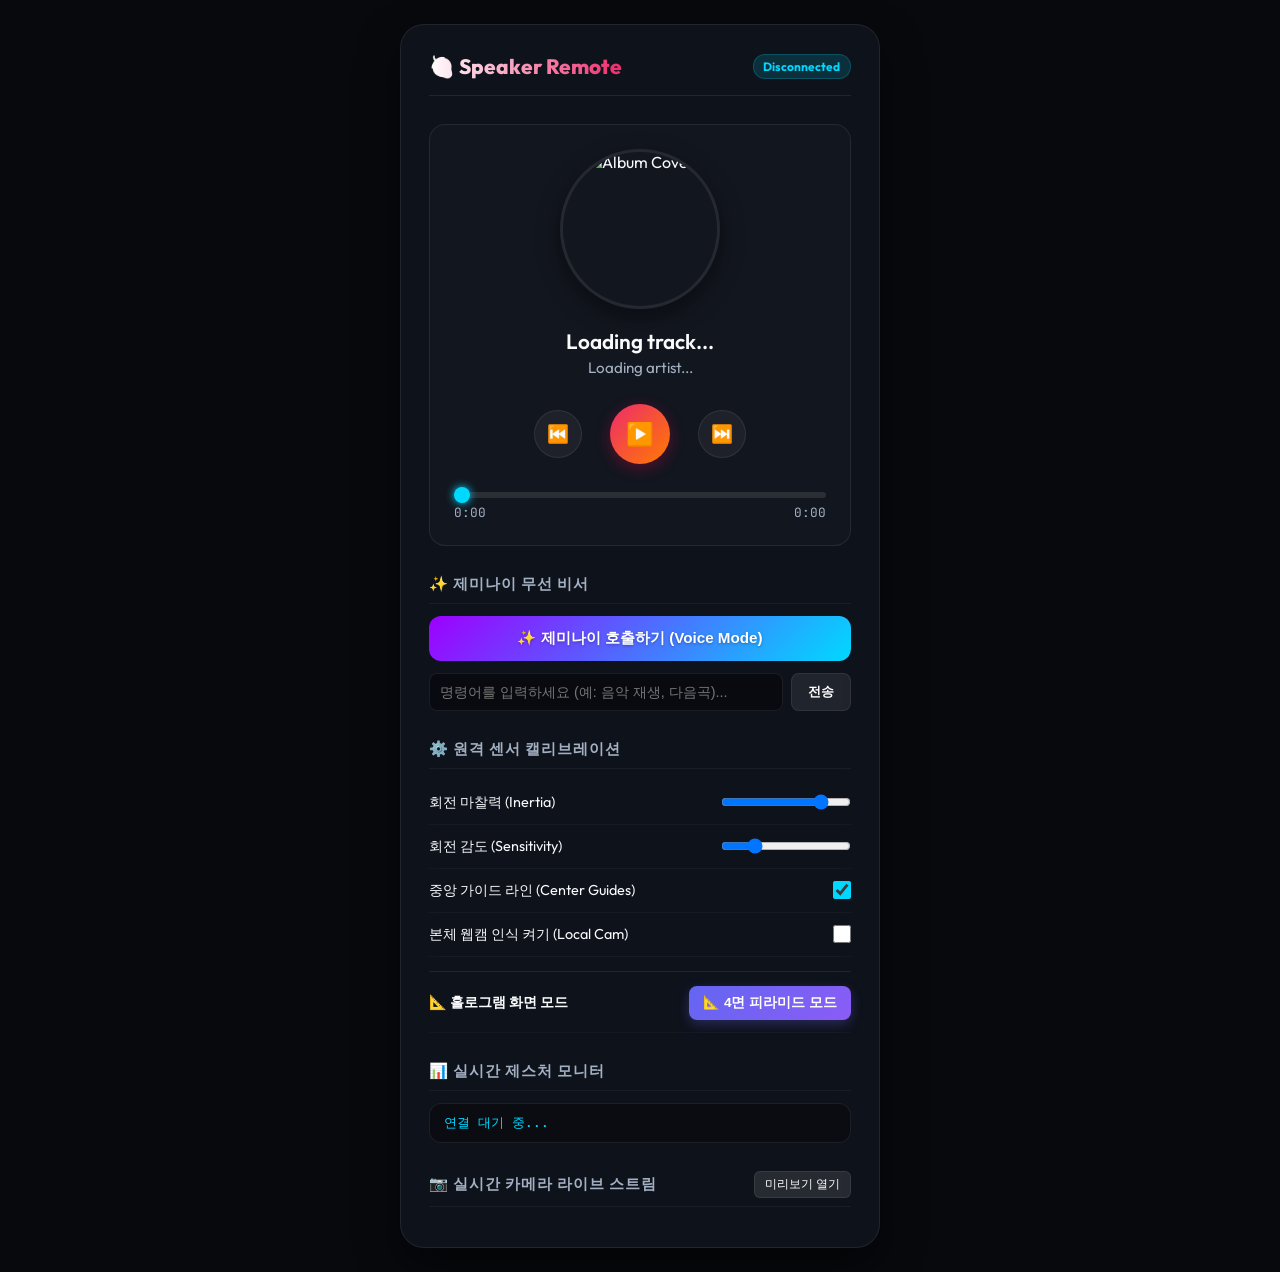
==== templates/control.html @ 8e8e21d1 "Implement East-shifted 1-Face mode with real-time size and position sliders" ====
<!DOCTYPE html>
<html lang="ko">

<head>
    <meta charset="UTF-8">
    <meta name="viewport" content="width=device-width, initial-scale=1.0">
    <title>Hologram Speaker Remote Controller</title>
    <link rel="preconnect" href="https://fonts.googleapis.com">
    <link rel="preconnect" href="https://fonts.gstatic.com" crossorigin>
    <link
        href="https://fonts.googleapis.com/css2?family=Outfit:wght@300;400;600;800&family=JetBrains+Mono:wght@400;600&display=swap"
        rel="stylesheet">
    <script src="https://cdn.socket.io/4.7.5/socket.io.min.js"></script>
    <style>
        :root {
            --bg-black: hsl(220, 30%, 4%);
            --bg-dark-gray: hsl(220, 20%, 9%);
            --bg-glass: rgba(18, 22, 33, 0.75);
            --border-glass: rgba(255, 255, 255, 0.08);
            --text-primary: hsl(210, 40%, 98%);
            --text-secondary: hsl(215, 20%, 70%);
            --accent-purple: #9d00ff;
            --accent-blue: #00d9ff;
            --accent-red: hsl(340, 85%, 55%);
        }

        * {
            box-sizing: border-box;
            margin: 0;
            padding: 0;
        }

        body {
            background-color: var(--bg-black);
            color: var(--text-primary);
            font-family: 'Outfit', sans-serif;
            min-height: 100vh;
            display: flex;
            justify-content: center;
            align-items: flex-start;
            padding: 1.5rem;
            overflow-y: auto;
        }

        .remote-container {
            width: 100%;
            max-width: 480px;
            background: var(--bg-glass);
            backdrop-filter: blur(25px);
            -webkit-backdrop-filter: blur(25px);
            border: 1px solid var(--border-glass);
            border-radius: 24px;
            padding: 1.75rem;
            display: flex;
            flex-direction: column;
            gap: 1.75rem;
            box-shadow: 0 20px 40px rgba(0, 0, 0, 0.5);
        }

        header {
            display: flex;
            justify-content: space-between;
            align-items: center;
            border-bottom: 1px solid var(--border-glass);
            padding-bottom: 1rem;
        }

        .logo {
            font-weight: 800;
            font-size: 1.3rem;
            background: linear-gradient(90deg, #fff, var(--accent-red));
            -webkit-background-clip: text;
            -webkit-text-fill-color: transparent;
        }

        .status-badge {
            font-size: 0.75rem;
            font-weight: bold;
            padding: 0.25rem 0.6rem;
            border-radius: 12px;
            background: rgba(0, 217, 255, 0.15);
            color: var(--accent-blue);
            border: 1px solid rgba(0, 217, 255, 0.2);
        }

        .track-card {
            display: flex;
            flex-direction: column;
            align-items: center;
            text-align: center;
            gap: 1.2rem;
            background: rgba(255, 255, 255, 0.02);
            border: 1px solid var(--border-glass);
            border-radius: 16px;
            padding: 1.5rem;
        }

        .album-cover-wrapper {
            width: 160px;
            height: 160px;
            border-radius: 50%;
            overflow: hidden;
            border: 3px solid var(--border-glass);
            box-shadow: 0 8px 24px rgba(0, 0, 0, 0.4);
            animation: spin 16s linear infinite;
            animation-play-state: paused;
            transition: transform 0.3s ease;
        }

        .album-cover-wrapper.playing {
            animation-play-state: running;
        }

        .album-cover-wrapper img {
            width: 100%;
            height: 100%;
            object-fit: cover;
        }

        @keyframes spin {
            from {
                transform: rotate(0deg);
            }

            to {
                transform: rotate(360deg);
            }
        }

        .track-info h2 {
            font-size: 1.3rem;
            font-weight: 600;
            margin-bottom: 0.25rem;
        }

        .track-info p {
            font-size: 0.95rem;
            color: var(--text-secondary);
        }

        .media-controls {
            display: flex;
            justify-content: center;
            align-items: center;
            gap: 1.75rem;
            margin-top: 0.5rem;
        }

        .btn {
            background: rgba(255, 255, 255, 0.05);
            border: 1px solid var(--border-glass);
            color: var(--text-primary);
            cursor: pointer;
            outline: none;
            transition: all 0.2s ease;
        }

        .btn-circle {
            width: 48px;
            height: 48px;
            border-radius: 50%;
            display: flex;
            justify-content: center;
            align-items: center;
            font-size: 1.1rem;
        }

        .btn-circle:active {
            transform: scale(0.92);
            background: rgba(255, 255, 255, 0.1);
        }

        .btn-play {
            width: 60px;
            height: 60px;
            font-size: 1.4rem;
            background: linear-gradient(135deg, var(--accent-red), #ff7b00);
            border: none;
            box-shadow: 0 4px 15px rgba(255, 0, 85, 0.3);
        }

        .btn-play:active {
            transform: scale(0.92);
            box-shadow: 0 2px 8px rgba(255, 0, 85, 0.2);
        }

        .seek-container {
            width: 100%;
            display: flex;
            flex-direction: column;
            gap: 0.4rem;
            margin-top: 0.5rem;
        }

        .seek-bar {
            width: 100%;
            -webkit-appearance: none;
            background: rgba(255, 255, 255, 0.1);
            height: 6px;
            border-radius: 3px;
            outline: none;
        }

        .seek-bar::-webkit-slider-thumb {
            -webkit-appearance: none;
            width: 16px;
            height: 16px;
            border-radius: 50%;
            background: var(--accent-blue);
            cursor: pointer;
            box-shadow: 0 0 8px var(--accent-blue);
        }

        .time-readout {
            display: flex;
            justify-content: space-between;
            font-size: 0.8rem;
            color: var(--text-secondary);
            font-family: 'JetBrains Mono', monospace;
        }

        .section-title {
            font-size: 0.95rem;
            font-weight: 600;
            color: var(--text-secondary);
            text-transform: uppercase;
            letter-spacing: 1px;
            border-bottom: 1px solid rgba(255, 255, 255, 0.05);
            padding-bottom: 0.5rem;
            margin-bottom: 0.75rem;
        }

        .panel-section {
            display: flex;
            flex-direction: column;
        }

        .setting-row {
            display: flex;
            justify-content: space-between;
            align-items: center;
            padding: 0.75rem 0;
            font-size: 0.9rem;
            border-bottom: 1px solid rgba(255, 255, 255, 0.03);
        }

        .setting-row:last-child {
            border-bottom: none;
        }

        .setting-row label {
            color: var(--text-primary);
        }

        .setting-row input[type="range"] {
            width: 130px;
            outline: none;
        }

        .setting-row input[type="checkbox"] {
            width: 18px;
            height: 18px;
            accent-color: var(--accent-blue);
            cursor: pointer;
        }

        .btn-gemini-call {
            width: 100%;
            padding: 12px;
            background: linear-gradient(135deg, var(--accent-purple), var(--accent-blue));
            border: none;
            border-radius: 12px;
            color: white;
            font-weight: bold;
            cursor: pointer;
            font-size: 0.95rem;
            transition: transform 0.15s ease, opacity 0.2s;
            text-shadow: 0 1px 3px rgba(0, 0, 0, 0.3);
            margin-bottom: 0.75rem;
        }

        .btn-gemini-call:active {
            transform: scale(0.97);
        }

        .chat-input-wrapper {
            display: flex;
            gap: 8px;
        }

        .chat-input {
            flex-grow: 1;
            padding: 10px;
            border-radius: 8px;
            border: 1px solid var(--border-glass);
            background: rgba(0, 0, 0, 0.4);
            color: white;
            outline: none;
            font-size: 0.9rem;
        }

        .btn-send {
            padding: 0 16px;
            background: rgba(255, 255, 255, 0.08);
            border: 1px solid var(--border-glass);
            border-radius: 8px;
            color: white;
            font-weight: 600;
            cursor: pointer;
            transition: background 0.2s;
        }

        .btn-send:active {
            background: rgba(255, 255, 255, 0.15);
        }

        .monitor-panel {
            background: rgba(0, 0, 0, 0.3);
            border: 1px solid var(--border-glass);
            border-radius: 12px;
            padding: 10px 14px;
            font-family: 'JetBrains Mono', monospace;
            font-size: 0.8rem;
            color: var(--accent-blue);
            min-height: 40px;
            display: flex;
            align-items: center;
        }
    </style>
</head>

<body>
    <div class="remote-container">
        <header>
            <span class="logo">🍓 Speaker Remote</span>
            <div class="status-badge" id="conn-status">Disconnected</div>
        </header>

        <!-- Current Playing Track Info Card -->
        <main class="track-card">
            <div class="album-cover-wrapper" id="album-cover-wrap">
                <img id="track-cover" src="/static/assets/album_art.jpg" alt="Album Cover">
            </div>

            <div class="track-info">
                <h2 id="track-title">Loading track...</h2>
                <p id="track-artist">Loading artist...</p>
            </div>

            <!-- Media player controls -->
            <section class="media-controls">
                <button class="btn btn-circle" id="btn-prev">⏮️</button>
                <button class="btn btn-circle btn-play" id="btn-play">▶️</button>
                <button class="btn btn-circle" id="btn-next">⏭️</button>
            </section>

            <!-- Custom Progress Bar / Seek slider -->
            <div class="seek-container">
                <input type="range" class="seek-bar" id="seek-bar" min="0" max="100" value="0">
                <div class="time-readout">
                    <span id="current-time">0:00</span>
                    <span id="duration">0:00</span>
                </div>
            </div>
        </main>

        <!-- Gemini voice/text assistant controls -->
        <section class="panel-section">
            <h3 class="section-title">✨ 제미나이 무선 비서</h3>
            <button class="btn-gemini-call" id="btn-gemini-call">✨ 제미나이 호출하기 (Voice Mode)</button>
            <div class="chat-input-wrapper">
                <input type="text" class="chat-input" id="chat-input" placeholder="명령어를 입력하세요 (예: 음악 재생, 다음곡)...">
                <button class="btn-send" id="btn-send">전송</button>
            </div>
        </section>

        <!-- Settings Calibration Sliders -->
        <section class="panel-section">
            <h3 class="section-title">⚙️ 원격 센서 캘리브레이션</h3>

            <div class="setting-row">
                <label for="slider-friction">회전 마찰력 (Inertia)</label>
                <input type="range" id="slider-friction" min="0.9" max="0.999" step="0.001" value="0.98">
            </div>

            <div class="setting-row">
                <label for="slider-sensitivity">회전 감도 (Sensitivity)</label>
                <input type="range" id="slider-sensitivity" min="10" max="150" step="1" value="42">
            </div>

            <div class="setting-row">
                <label for="toggle-guides">중앙 가이드 라인 (Center Guides)</label>
                <input type="checkbox" id="toggle-guides" checked>
            </div>

            <div class="setting-row">
                <label for="toggle-webcam">본체 웹캠 인식 켜기 (Local Cam)</label>
                <input type="checkbox" id="toggle-webcam">
            </div>

            <div class="setting-row" style="margin-top: 14px; padding-top: 14px; border-top: 1px solid rgba(255,255,255,0.08); display: flex; justify-content: space-between; align-items: center;">
                <label style="font-weight: 600;">📐 홀로그램 화면 모드</label>
                <button type="button" id="btn-toggle-view-mode" style="background: linear-gradient(135deg, #6366f1, #8b5cf6); color: white; border: none; padding: 8px 14px; border-radius: 8px; font-weight: 600; font-size: 0.85rem; cursor: pointer; transition: all 0.2s; box-shadow: 0 4px 12px rgba(99,102,241,0.3);">
                    📐 4면 피라미드 모드
                </button>
            </div>

            <!-- Single View Mode Fine-tuning Sliders -->
            <div id="single-mode-controls" style="display: none; margin-top: 10px; padding: 12px; background: rgba(255,255,255,0.03); border-radius: 8px; border: 1px solid rgba(255,255,255,0.08);">
                <div class="setting-row">
                    <label for="slider-single-scale">🔍 1면 홀로그램 크기</label>
                    <input type="range" id="slider-single-scale" min="0.25" max="0.75" step="0.01" value="0.48">
                </div>
                <div class="setting-row" style="margin-top: 8px;">
                    <label for="slider-single-offset-x">↔️ 1면 좌우 위치 (East Side)</label>
                    <input type="range" id="slider-single-offset-x" min="-0.30" max="0.45" step="0.01" value="0.30">
                </div>
            </div>
        </section>

        <!-- Dynamic Monitor Console -->
        <section class="panel-section">
            <h3 class="section-title">📊 실시간 제스처 모니터</h3>
            <div class="monitor-panel" id="monitor-console">
                연결 대기 중...
            </div>
        </section>

        <!-- Live Camera Monitor Section -->
        <section class="panel-section">
            <h3 class="section-title" style="display: flex; justify-content: space-between; align-items: center;">
                <span>📷 실시간 카메라 라이브 스트림</span>
                <button type="button" id="btn-toggle-camera-stream"
                    style="background: rgba(255,255,255,0.1); border: 1px solid var(--border-glass); color: white; padding: 4px 10px; border-radius: 6px; font-size: 0.75rem; cursor: pointer;">미리보기
                    열기</button>
            </h3>
            <div id="camera-stream-container"
                style="display: none; margin-top: 10px; text-align: center; background: #000; border-radius: 12px; overflow: hidden; border: 1px solid var(--border-glass);">
                <img id="camera-stream-img" src="" alt="카메라 스트림 중단됨"
                    style="width: 100%; height: auto; display: block; min-height: 180px; background: #111; color: #888; object-fit: contain;">
                <p style="padding: 6px; font-size: 0.75rem; color: var(--text-secondary);">전체화면 URL: <a
                        href="/video_feed" target="_blank" style="color: var(--accent-blue);">/video_feed</a></p>
            </div>
        </section>
    </div>

    <script>
        const socket = io();

        // Element caching
        const connStatus = document.getElementById('conn-status');
        const trackCover = document.getElementById('track-cover');
        const trackTitle = document.getElementById('track-title');
        const trackArtist = document.getElementById('track-artist');
        const albumCoverWrap = document.getElementById('album-cover-wrap');
        const btnPlay = document.getElementById('btn-play');
        const btnPrev = document.getElementById('btn-prev');
        const btnNext = document.getElementById('btn-next');
        const seekBar = document.getElementById('seek-bar');
        const currentTimeEl = document.getElementById('current-time');
        const durationEl = document.getElementById('duration');
        const btnGeminiCall = document.getElementById('btn-gemini-call');
        const chatInput = document.getElementById('chat-input');
        const btnSend = document.getElementById('btn-send');
        const sliderFriction = document.getElementById('slider-friction');
        const sliderSensitivity = document.getElementById('slider-sensitivity');
        const toggleGuides = document.getElementById('toggle-guides');
        const toggleWebcam = document.getElementById('toggle-webcam');
        const monitorConsole = document.getElementById('monitor-console');

        let isUserSeeking = false;
        let songDuration = 0;

        // Socket connection handlers
        socket.on('connect', () => {
            connStatus.textContent = 'Connected';
            connStatus.style.background = 'rgba(0, 217, 255, 0.15)';
            connStatus.style.color = 'var(--accent-blue)';
            connStatus.style.borderColor = 'rgba(0, 217, 255, 0.2)';
            monitorConsole.textContent = '스피커 서버 연결 성공. 동기화 대기 중...';
        });

        socket.on('disconnect', () => {
            connStatus.textContent = 'Disconnected';
            connStatus.style.background = 'rgba(255, 0, 85, 0.15)';
            connStatus.style.color = 'var(--accent-red)';
            connStatus.style.borderColor = 'rgba(255, 0, 85, 0.2)';
            monitorConsole.textContent = '서버와의 연결이 끊어졌습니다.';
        });

        let remoteCurrentTime = 0;
        let isRemotePlaying = false;

        // Smooth local playback progression timer for remote control UI
        setInterval(() => {
            if (isRemotePlaying && !isUserSeeking && songDuration > 0) {
                remoteCurrentTime = Math.min(songDuration, remoteCurrentTime + 1);
                const percentage = (remoteCurrentTime / songDuration) * 100;
                seekBar.value = percentage;
                currentTimeEl.textContent = formatTime(remoteCurrentTime);
            }
        }, 1000);

        // 1. Listen for player state sync from the main hologram speaker screen
        socket.on('player_state_update', (state) => {
            console.log("Player state sync received:", state);

            // Helper to get URL pathname for strict image comparison
            function getCleanPath(urlStr) {
                if (!urlStr) return '';
                try {
                    return new URL(urlStr, window.location.href).pathname;
                } catch(e) {
                    return urlStr;
                }
            }

            // Sync track info
            if (state.trackTitle && trackTitle.textContent !== state.trackTitle) {
                trackTitle.textContent = state.trackTitle;
                remoteCurrentTime = state.currentTime || 0;
            }
            if (state.trackArtist) trackArtist.textContent = state.trackArtist;
            if (state.trackCover && getCleanPath(trackCover.src) !== getCleanPath(state.trackCover)) {
                trackCover.src = state.trackCover;
            }
            songDuration = state.duration || 0;

            if (state.currentTime !== undefined && (state.currentTime > 0 || !state.isPlaying)) {
                remoteCurrentTime = state.currentTime;
            }
            if (state.hologramViewMode) {
                updateViewModeUI(state.hologramViewMode);
            }
            isRemotePlaying = !!state.isPlaying;

            // Sync play state
            if (state.isPlaying) {
                btnPlay.textContent = '⏸️';
                albumCoverWrap.classList.add('playing');
            } else {
                btnPlay.textContent = '▶️';
                albumCoverWrap.classList.remove('playing');
            }

            // Sync seek bar (only if user is not actively dragging the remote slider)
            if (!isUserSeeking && songDuration > 0) {
                const percentage = (remoteCurrentTime / songDuration) * 100;
                seekBar.value = percentage;
                currentTimeEl.textContent = formatTime(remoteCurrentTime);
                durationEl.textContent = formatTime(songDuration);
            }

            // Sync console display
            let consoleMsg = `[${state.currentMode}:${state.subState}] `;
            if (state.currentMode === 'GEMINI') {
                if (state.subState === 'LISTENING') consoleMsg += '제미나이가 음성을 듣고 있습니다... 🎙️';
                else if (state.subState === 'THINKING') consoleMsg += '제미나이 생각 중... ☄️';
                else if (state.subState === 'SPEAKING') consoleMsg += state.gestureStatus || '제미나이 답변 중... 🔊';
            } else {
                consoleMsg += state.gestureStatus || '스피커 대기 중';
            }
            monitorConsole.textContent = consoleMsg;
        });

        // Helper: Format seconds to M:SS
        function formatTime(secs) {
            const m = Math.floor(secs / 60);
            const s = Math.floor(secs % 60).toString().padStart(2, '0');
            return `${m}:${s}`;
        }

        // 2. Remote media player action triggers
        btnPlay.addEventListener('click', () => {
            socket.emit('hardware_gesture', { type: 'play_pause' });
        });

        btnPrev.addEventListener('click', () => {
            socket.emit('hardware_gesture', { type: 'prev' });
        });

        btnNext.addEventListener('click', () => {
            socket.emit('hardware_gesture', { type: 'next' });
        });

        // Remote Seek handling
        seekBar.addEventListener('mousedown', () => { isUserSeeking = true; });
        seekBar.addEventListener('touchstart', () => { isUserSeeking = true; });

        seekBar.addEventListener('input', (e) => {
            if (songDuration > 0) {
                const targetTime = (e.target.value / 100) * songDuration;
                currentTimeEl.textContent = formatTime(targetTime);
            }
        });

        seekBar.addEventListener('change', (e) => {
            isUserSeeking = false;
            const progressRatio = e.target.value / 100;
            socket.emit('hardware_gesture', { type: 'seek', value: progressRatio });
        });

        seekBar.addEventListener('touchend', (e) => {
            isUserSeeking = false;
            const progressRatio = e.target.value / 100;
            socket.emit('hardware_gesture', { type: 'seek', value: progressRatio });
        });

        // 3. Remote Gemini actions
        btnGeminiCall.addEventListener('click', () => {
            socket.emit('gemini_button');
        });

        function sendChat() {
            const text = chatInput.value.trim();
            if (text) {
                socket.emit('remote_chat', { prompt: text });
                chatInput.value = '';
                monitorConsole.textContent = `[원격 명령 전송] "${text}"`;
            }
        }

        btnSend.addEventListener('click', sendChat);
        chatInput.addEventListener('keydown', (e) => {
            if (e.key === 'Enter') sendChat();
        });

        // 4. Remote Setting modifications
        function emitSettings() {
            socket.emit('remote_setting_change', {
                friction: parseFloat(sliderFriction.value),
                sensitivity: parseFloat(sliderSensitivity.value),
                showGuides: toggleGuides.checked,
                webcamEnabled: toggleWebcam.checked
            });
        }

        sliderFriction.addEventListener('change', emitSettings);
        sliderSensitivity.addEventListener('change', emitSettings);
        toggleGuides.addEventListener('change', emitSettings);
        toggleWebcam.addEventListener('change', emitSettings);

        // 5. Hologram View Mode Toggle (QUAD vs SINGLE_EAST)
        let currentHologramViewMode = 'QUAD';
        const btnToggleViewMode = document.getElementById('btn-toggle-view-mode');
        const singleModeControls = document.getElementById('single-mode-controls');
        const sliderSingleScale = document.getElementById('slider-single-scale');
        const sliderSingleOffsetX = document.getElementById('slider-single-offset-x');

        function updateViewModeUI(mode) {
            currentHologramViewMode = mode;
            if (mode === 'SINGLE_EAST') {
                btnToggleViewMode.textContent = '🖥️ 1면 단일 대형 모드 (East)';
                btnToggleViewMode.style.background = 'linear-gradient(135deg, #10b981, #059669)';
                singleModeControls.style.display = 'block';
            } else {
                btnToggleViewMode.textContent = '📐 4면 피라미드 모드 (Quad)';
                btnToggleViewMode.style.background = 'linear-gradient(135deg, #6366f1, #8b5cf6)';
                singleModeControls.style.display = 'none';
            }
        }

        btnToggleViewMode.addEventListener('click', () => {
            const nextMode = (currentHologramViewMode === 'QUAD') ? 'SINGLE_EAST' : 'QUAD';
            updateViewModeUI(nextMode);
            socket.emit('remote_setting_change', { viewMode: nextMode });
        });

        function emitSingleModeParams() {
            socket.emit('remote_setting_change', {
                singleScale: parseFloat(sliderSingleScale.value),
                singleOffsetX: parseFloat(sliderSingleOffsetX.value)
            });
        }

        sliderSingleScale.addEventListener('input', emitSingleModeParams);
        sliderSingleOffsetX.addEventListener('input', emitSingleModeParams);

        // 6. Live Camera Stream preview toggle
        const btnToggleCamStream = document.getElementById('btn-toggle-camera-stream');
        const camStreamContainer = document.getElementById('camera-stream-container');
        const camStreamImg = document.getElementById('camera-stream-img');

        btnToggleCamStream.addEventListener('click', () => {
            if (camStreamContainer.style.display === 'none') {
                camStreamContainer.style.display = 'block';
                camStreamImg.src = '/video_feed';
                btnToggleCamStream.textContent = '닫기';
            } else {
                camStreamContainer.style.display = 'none';
                camStreamImg.src = '';
                btnToggleCamStream.textContent = '미리보기 열기';
            }
        });
    </script>
</body>

</html>
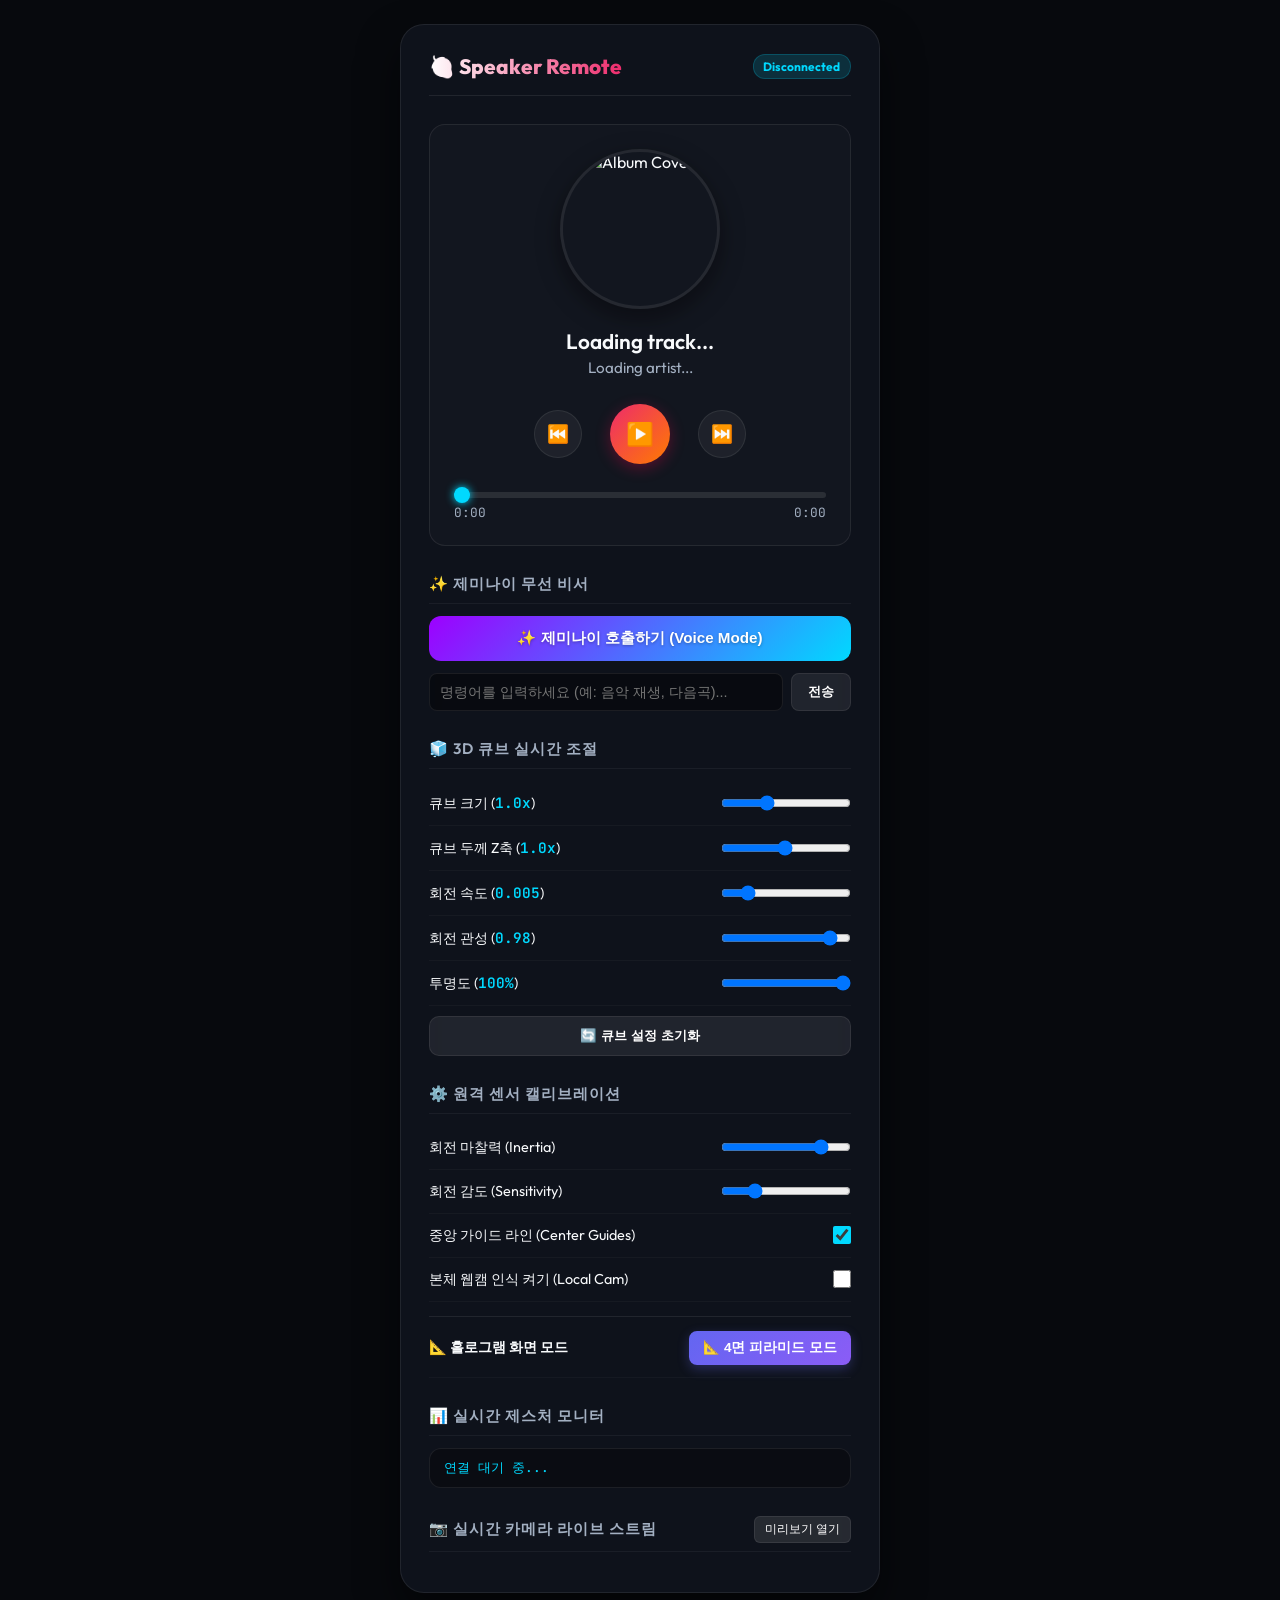
==== commit f773c16b: "Fix: /control 라우트 백엔드 추가 및 3D 큐브 조절 섹션 서빙 반영" ====
--- a/templates/control.html
+++ b/templates/control.html
@@ -374,6 +374,41 @@
             </div>
         </section>
 
+        <!-- 3D Cube Remote Adjustment Section -->
+        <section class="panel-section">
+            <h3 class="section-title">🧊 3D 큐브 실시간 조절</h3>
+
+            <div class="setting-row">
+                <label for="remote-cube-scale">큐브 크기 (<span id="lbl-cube-scale" style="color:var(--accent-blue); font-family:'JetBrains Mono'; font-weight:600;">1.0x</span>)</label>
+                <input type="range" id="remote-cube-scale" min="0.4" max="2.2" step="0.1" value="1.0">
+            </div>
+
+            <div class="setting-row">
+                <label for="remote-cube-thickness">큐브 두께 Z축 (<span id="lbl-cube-thickness" style="color:var(--accent-blue); font-family:'JetBrains Mono'; font-weight:600;">1.0x</span>)</label>
+                <input type="range" id="remote-cube-thickness" min="0.05" max="2.0" step="0.05" value="1.0">
+            </div>
+
+            <div class="setting-row">
+                <label for="remote-cube-spin-speed">회전 속도 (<span id="lbl-cube-spin-speed" style="color:var(--accent-blue); font-family:'JetBrains Mono'; font-weight:600;">0.005</span>)</label>
+                <input type="range" id="remote-cube-spin-speed" min="0.000" max="0.030" step="0.001" value="0.005">
+            </div>
+
+            <div class="setting-row">
+                <label for="remote-cube-friction">회전 관성 (<span id="lbl-cube-friction" style="color:var(--accent-blue); font-family:'JetBrains Mono'; font-weight:600;">0.98</span>)</label>
+                <input type="range" id="remote-cube-friction" min="0.90" max="0.99" step="0.005" value="0.98">
+            </div>
+
+            <div class="setting-row">
+                <label for="remote-cube-opacity">투명도 (<span id="lbl-cube-opacity" style="color:var(--accent-blue); font-family:'JetBrains Mono'; font-weight:600;">100%</span>)</label>
+                <input type="range" id="remote-cube-opacity" min="0.1" max="1.0" step="0.05" value="1.0">
+            </div>
+
+            <button type="button" id="btn-reset-remote-cube"
+                style="width: 100%; margin-top: 10px; padding: 10px; background: rgba(255,255,255,0.08); border: 1px solid var(--border-glass); border-radius: 10px; color: white; font-weight: 600; cursor: pointer; transition: background 0.2s;">
+                🔄 큐브 설정 초기화
+            </button>
+        </section>
+
         <!-- Settings Calibration Sliders -->
         <section class="panel-section">
             <h3 class="section-title">⚙️ 원격 센서 캘리브레이션</h3>
@@ -398,22 +433,25 @@
                 <input type="checkbox" id="toggle-webcam">
             </div>
 
-            <div class="setting-row" style="margin-top: 14px; padding-top: 14px; border-top: 1px solid rgba(255,255,255,0.08); display: flex; justify-content: space-between; align-items: center;">
+            <div class="setting-row"
+                style="margin-top: 14px; padding-top: 14px; border-top: 1px solid rgba(255,255,255,0.08); display: flex; justify-content: space-between; align-items: center;">
                 <label style="font-weight: 600;">📐 홀로그램 화면 모드</label>
-                <button type="button" id="btn-toggle-view-mode" style="background: linear-gradient(135deg, #6366f1, #8b5cf6); color: white; border: none; padding: 8px 14px; border-radius: 8px; font-weight: 600; font-size: 0.85rem; cursor: pointer; transition: all 0.2s; box-shadow: 0 4px 12px rgba(99,102,241,0.3);">
+                <button type="button" id="btn-toggle-view-mode"
+                    style="background: linear-gradient(135deg, #6366f1, #8b5cf6); color: white; border: none; padding: 8px 14px; border-radius: 8px; font-weight: 600; font-size: 0.85rem; cursor: pointer; transition: all 0.2s; box-shadow: 0 4px 12px rgba(99,102,241,0.3);">
                     📐 4면 피라미드 모드
                 </button>
             </div>
 
             <!-- Single View Mode Fine-tuning Sliders -->
-            <div id="single-mode-controls" style="display: none; margin-top: 10px; padding: 12px; background: rgba(255,255,255,0.03); border-radius: 8px; border: 1px solid rgba(255,255,255,0.08);">
+            <div id="single-mode-controls"
+                style="display: none; margin-top: 10px; padding: 12px; background: rgba(255,255,255,0.03); border-radius: 8px; border: 1px solid rgba(255,255,255,0.08);">
                 <div class="setting-row">
-                    <label for="slider-single-scale">🔍 1면 홀로그램 크기</label>
-                    <input type="range" id="slider-single-scale" min="0.25" max="0.75" step="0.01" value="0.48">
+                    <label for="slider-single-scale">🔍 1면 홀로그램 크기 (10% ~ 130%)</label>
+                    <input type="range" id="slider-single-scale" min="0.10" max="1.30" step="0.01" value="0.48">
                 </div>
                 <div class="setting-row" style="margin-top: 8px;">
                     <label for="slider-single-offset-x">↔️ 1면 좌우 위치 (East Side)</label>
-                    <input type="range" id="slider-single-offset-x" min="-0.30" max="0.45" step="0.01" value="0.30">
+                    <input type="range" id="slider-single-offset-x" min="-0.60" max="0.60" step="0.01" value="0.30">
                 </div>
             </div>
         </section>
@@ -510,7 +548,7 @@
                 if (!urlStr) return '';
                 try {
                     return new URL(urlStr, window.location.href).pathname;
-                } catch(e) {
+                } catch (e) {
                     return urlStr;
                 }
             }
@@ -692,6 +730,61 @@
                 btnToggleCamStream.textContent = '미리보기 열기';
             }
         });
+
+        // 6. 3D Cube Remote Realtime Adjustment handlers
+        const remoteCubeScale = document.getElementById('remote-cube-scale');
+        const remoteCubeThickness = document.getElementById('remote-cube-thickness');
+        const remoteCubeSpinSpeed = document.getElementById('remote-cube-spin-speed');
+        const remoteCubeFriction = document.getElementById('remote-cube-friction');
+        const remoteCubeOpacity = document.getElementById('remote-cube-opacity');
+        const btnResetRemoteCube = document.getElementById('btn-reset-remote-cube');
+
+        const lblCubeScale = document.getElementById('lbl-cube-scale');
+        const lblCubeThickness = document.getElementById('lbl-cube-thickness');
+        const lblCubeSpinSpeed = document.getElementById('lbl-cube-spin-speed');
+        const lblCubeFriction = document.getElementById('lbl-cube-friction');
+        const lblCubeOpacity = document.getElementById('lbl-cube-opacity');
+
+        function emitCubeSettings() {
+            if (!remoteCubeScale) return;
+            const scale = parseFloat(remoteCubeScale.value);
+            const thickness = parseFloat(remoteCubeThickness.value);
+            const spinSpeed = parseFloat(remoteCubeSpinSpeed.value);
+            const friction = parseFloat(remoteCubeFriction.value);
+            const opacity = parseFloat(remoteCubeOpacity.value);
+
+            if (lblCubeScale) lblCubeScale.textContent = `${scale.toFixed(1)}x`;
+            if (lblCubeThickness) lblCubeThickness.textContent = `${thickness.toFixed(2)}x`;
+            if (lblCubeSpinSpeed) lblCubeSpinSpeed.textContent = spinSpeed.toFixed(3);
+            if (lblCubeFriction) lblCubeFriction.textContent = friction.toFixed(3);
+            if (lblCubeOpacity) lblCubeOpacity.textContent = `${Math.round(opacity * 100)}%`;
+
+            socket.emit('remote_setting_change', {
+                key: 'cube_settings',
+                scale: scale,
+                thickness: thickness,
+                spinSpeed: spinSpeed,
+                friction: friction,
+                opacity: opacity
+            });
+        }
+
+        [remoteCubeScale, remoteCubeThickness, remoteCubeSpinSpeed, remoteCubeFriction, remoteCubeOpacity].forEach(input => {
+            if (input) {
+                input.addEventListener('input', emitCubeSettings);
+            }
+        });
+
+        if (btnResetRemoteCube) {
+            btnResetRemoteCube.addEventListener('click', () => {
+                if (remoteCubeScale) remoteCubeScale.value = 1.0;
+                if (remoteCubeThickness) remoteCubeThickness.value = 1.0;
+                if (remoteCubeSpinSpeed) remoteCubeSpinSpeed.value = 0.005;
+                if (remoteCubeFriction) remoteCubeFriction.value = 0.98;
+                if (remoteCubeOpacity) remoteCubeOpacity.value = 1.0;
+                emitCubeSettings();
+            });
+        }
     </script>
 </body>
 
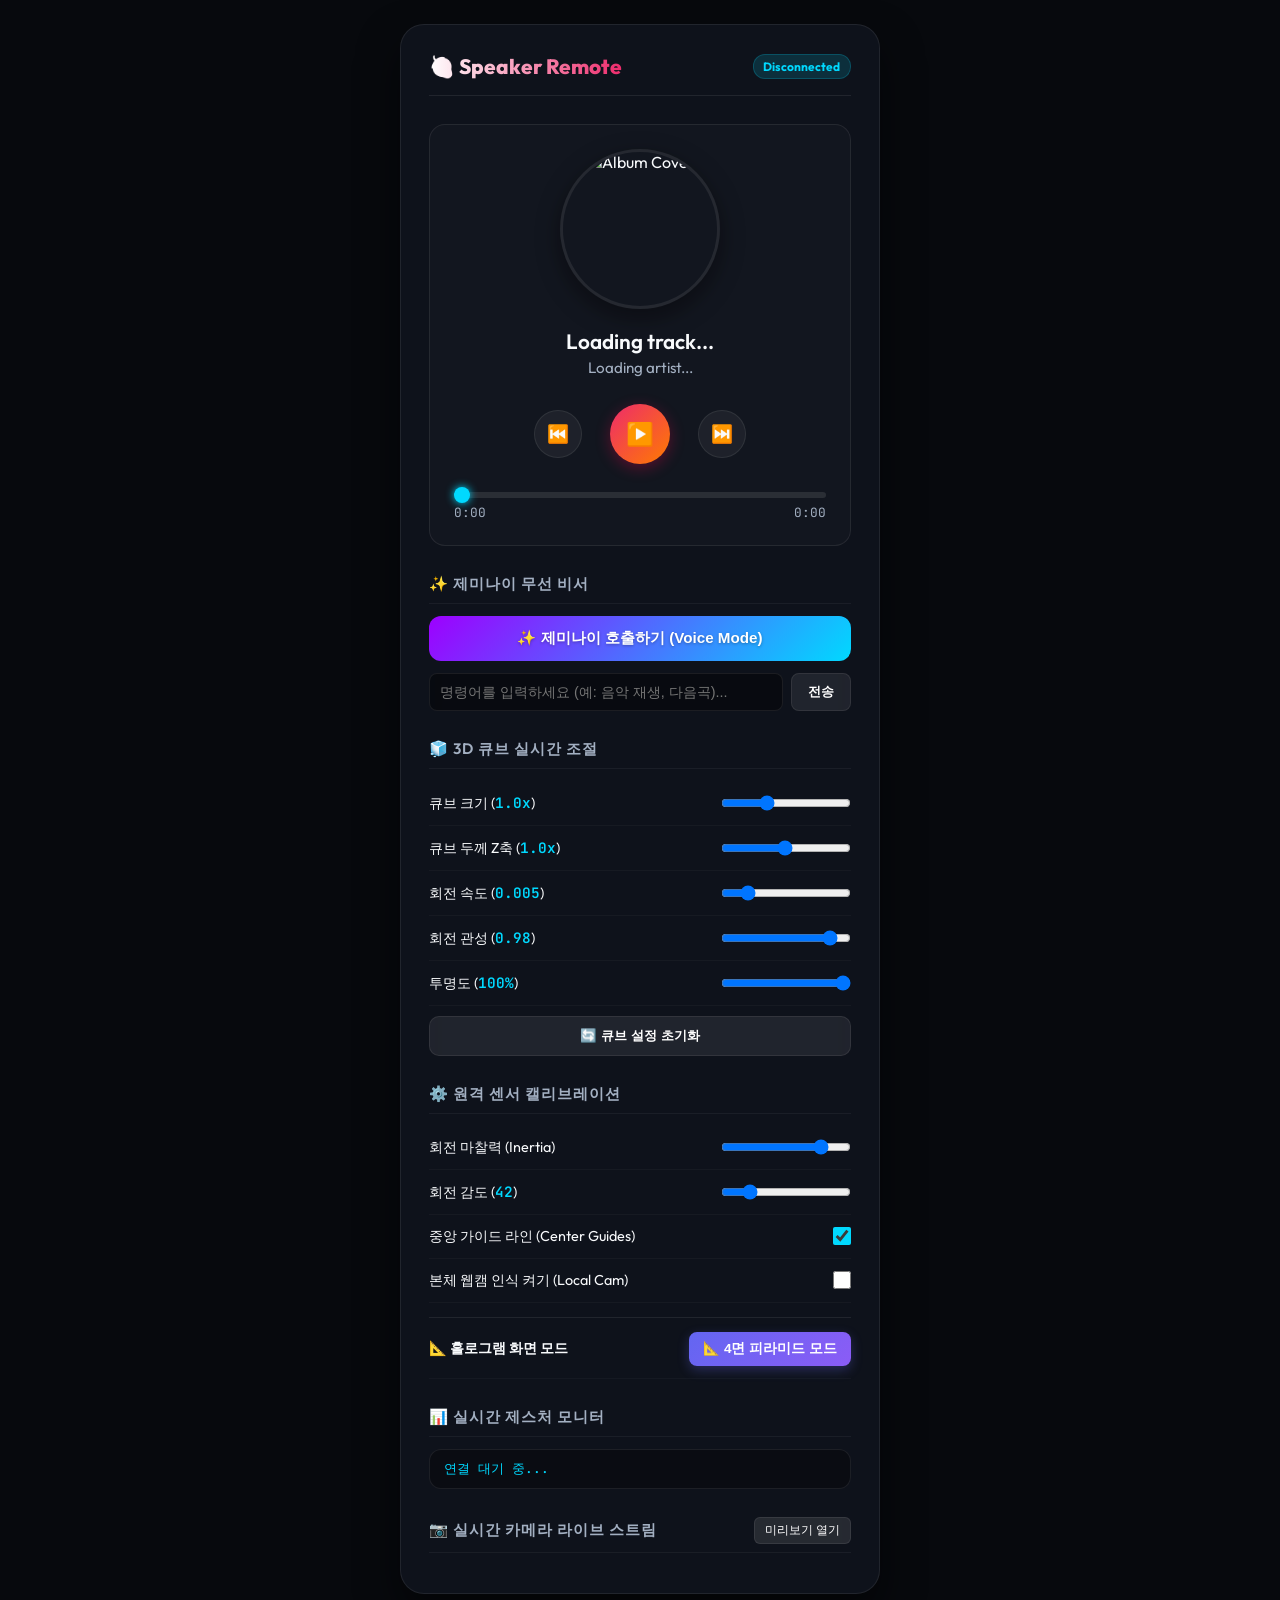
==== commit 498425cf: "Fix: 손가락 제스처 트래킹 회전 60fps 보간(Lerp) 적용으로 툭툭 끊김 현상 해결" ====
--- a/templates/control.html
+++ b/templates/control.html
@@ -419,8 +419,8 @@
             </div>
 
             <div class="setting-row">
-                <label for="slider-sensitivity">회전 감도 (Sensitivity)</label>
-                <input type="range" id="slider-sensitivity" min="10" max="150" step="1" value="42">
+                <label for="slider-sensitivity">회전 감도 (<span id="lbl-sensitivity" style="color:var(--accent-blue); font-family:'JetBrains Mono'; font-weight:600;">42</span>)</label>
+                <input type="range" id="slider-sensitivity" min="10" max="500" step="5" value="100">
             </div>
 
             <div class="setting-row">
@@ -663,8 +663,11 @@
             if (e.key === 'Enter') sendChat();
         });
 
-        // 4. Remote Setting modifications
+        const lblSensitivity = document.getElementById('lbl-sensitivity');
         function emitSettings() {
+            if (lblSensitivity && sliderSensitivity) {
+                lblSensitivity.textContent = sliderSensitivity.value;
+            }
             socket.emit('remote_setting_change', {
                 friction: parseFloat(sliderFriction.value),
                 sensitivity: parseFloat(sliderSensitivity.value),
@@ -673,8 +676,8 @@
             });
         }
 
-        sliderFriction.addEventListener('change', emitSettings);
-        sliderSensitivity.addEventListener('change', emitSettings);
+        sliderFriction.addEventListener('input', emitSettings);
+        sliderSensitivity.addEventListener('input', emitSettings);
         toggleGuides.addEventListener('change', emitSettings);
         toggleWebcam.addEventListener('change', emitSettings);
 
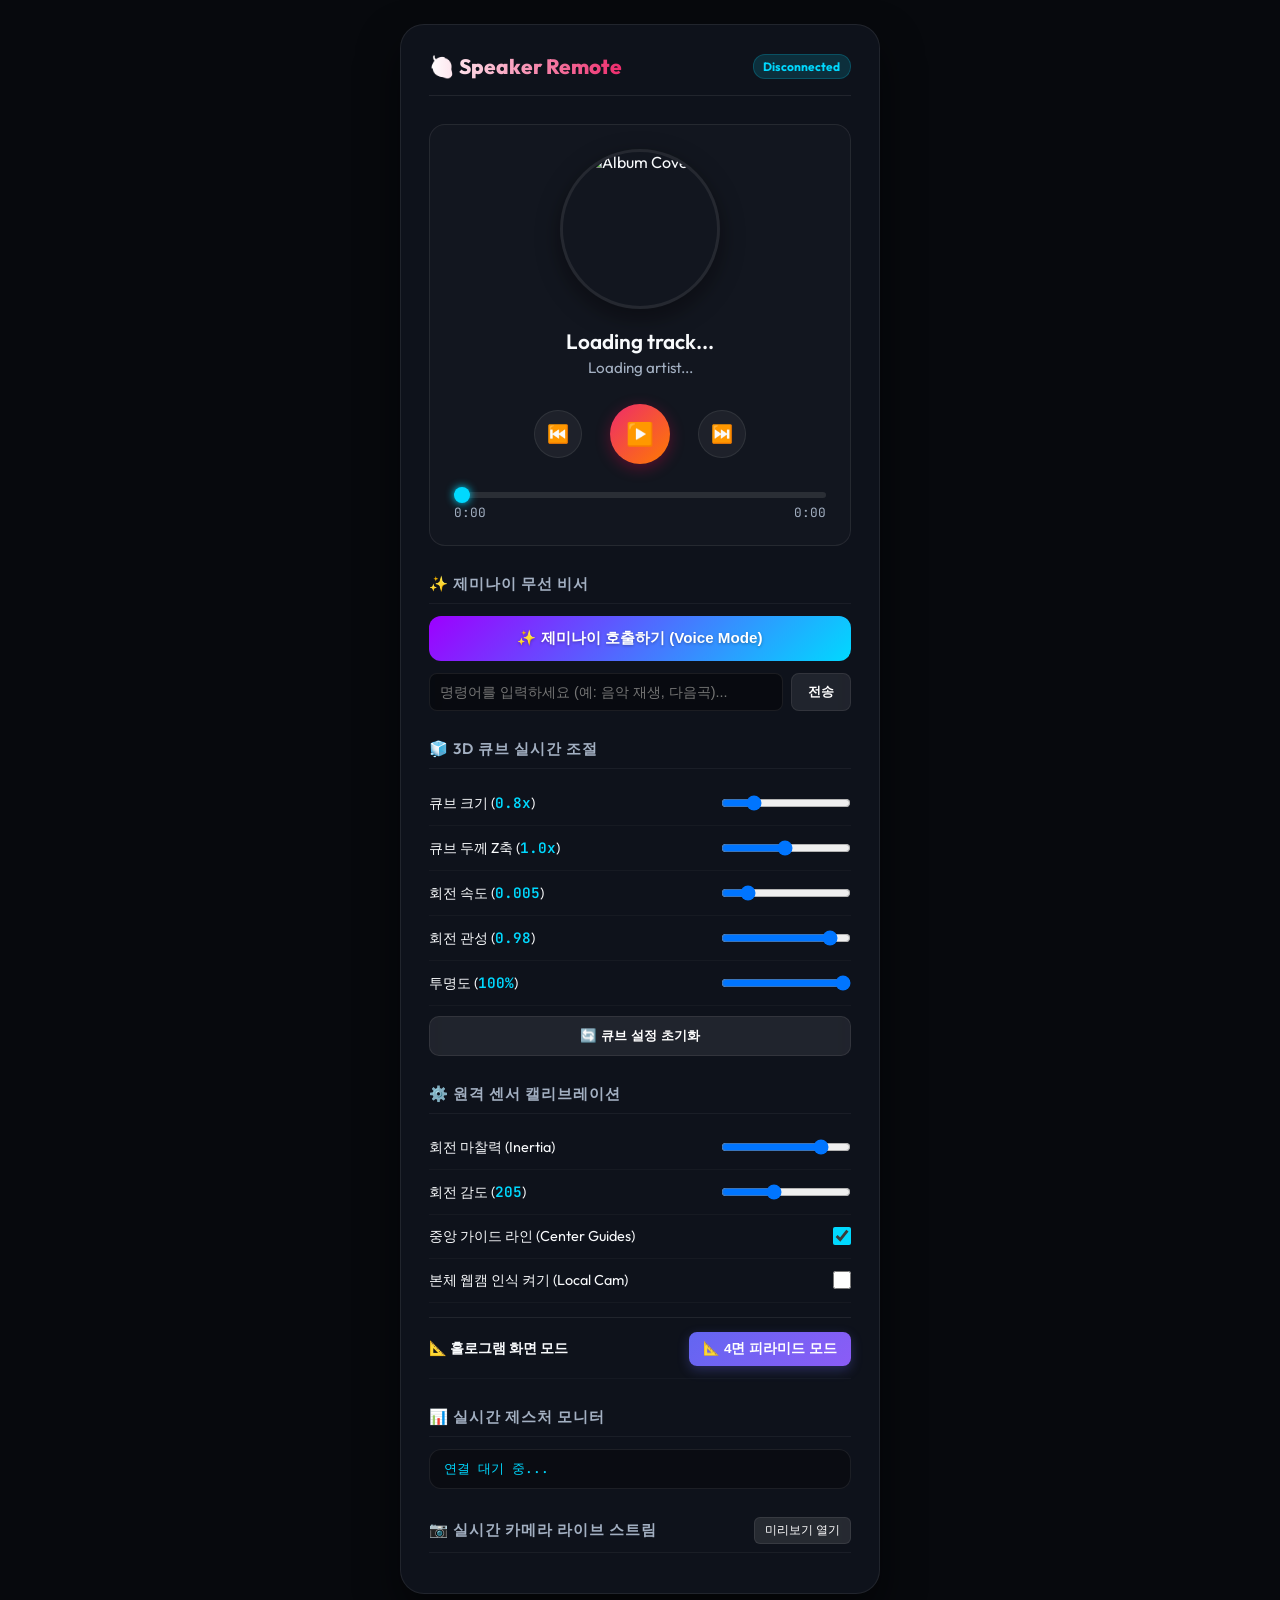
==== commit e9b91109: "Fix: 라즈베리파이 5 CSI 전용 rpicam-vid 및 USB 카메라 24시간 백그라운드 스레드 호환성 완성" ====
--- a/templates/control.html
+++ b/templates/control.html
@@ -379,8 +379,8 @@
             <h3 class="section-title">🧊 3D 큐브 실시간 조절</h3>
 
             <div class="setting-row">
-                <label for="remote-cube-scale">큐브 크기 (<span id="lbl-cube-scale" style="color:var(--accent-blue); font-family:'JetBrains Mono'; font-weight:600;">1.0x</span>)</label>
-                <input type="range" id="remote-cube-scale" min="0.4" max="2.2" step="0.1" value="1.0">
+                <label for="remote-cube-scale">큐브 크기 (<span id="lbl-cube-scale" style="color:var(--accent-blue); font-family:'JetBrains Mono'; font-weight:600;">0.8x</span>)</label>
+                <input type="range" id="remote-cube-scale" min="0.4" max="2.2" step="0.1" value="0.8">
             </div>
 
             <div class="setting-row">
@@ -419,8 +419,8 @@
             </div>
 
             <div class="setting-row">
-                <label for="slider-sensitivity">회전 감도 (<span id="lbl-sensitivity" style="color:var(--accent-blue); font-family:'JetBrains Mono'; font-weight:600;">42</span>)</label>
-                <input type="range" id="slider-sensitivity" min="10" max="500" step="5" value="100">
+                <label for="slider-sensitivity">회전 감도 (<span id="lbl-sensitivity" style="color:var(--accent-blue); font-family:'JetBrains Mono'; font-weight:600;">205</span>)</label>
+                <input type="range" id="slider-sensitivity" min="10" max="500" step="5" value="205">
             </div>
 
             <div class="setting-row">
@@ -780,7 +780,7 @@
 
         if (btnResetRemoteCube) {
             btnResetRemoteCube.addEventListener('click', () => {
-                if (remoteCubeScale) remoteCubeScale.value = 1.0;
+                if (remoteCubeScale) remoteCubeScale.value = 0.8;
                 if (remoteCubeThickness) remoteCubeThickness.value = 1.0;
                 if (remoteCubeSpinSpeed) remoteCubeSpinSpeed.value = 0.005;
                 if (remoteCubeFriction) remoteCubeFriction.value = 0.98;
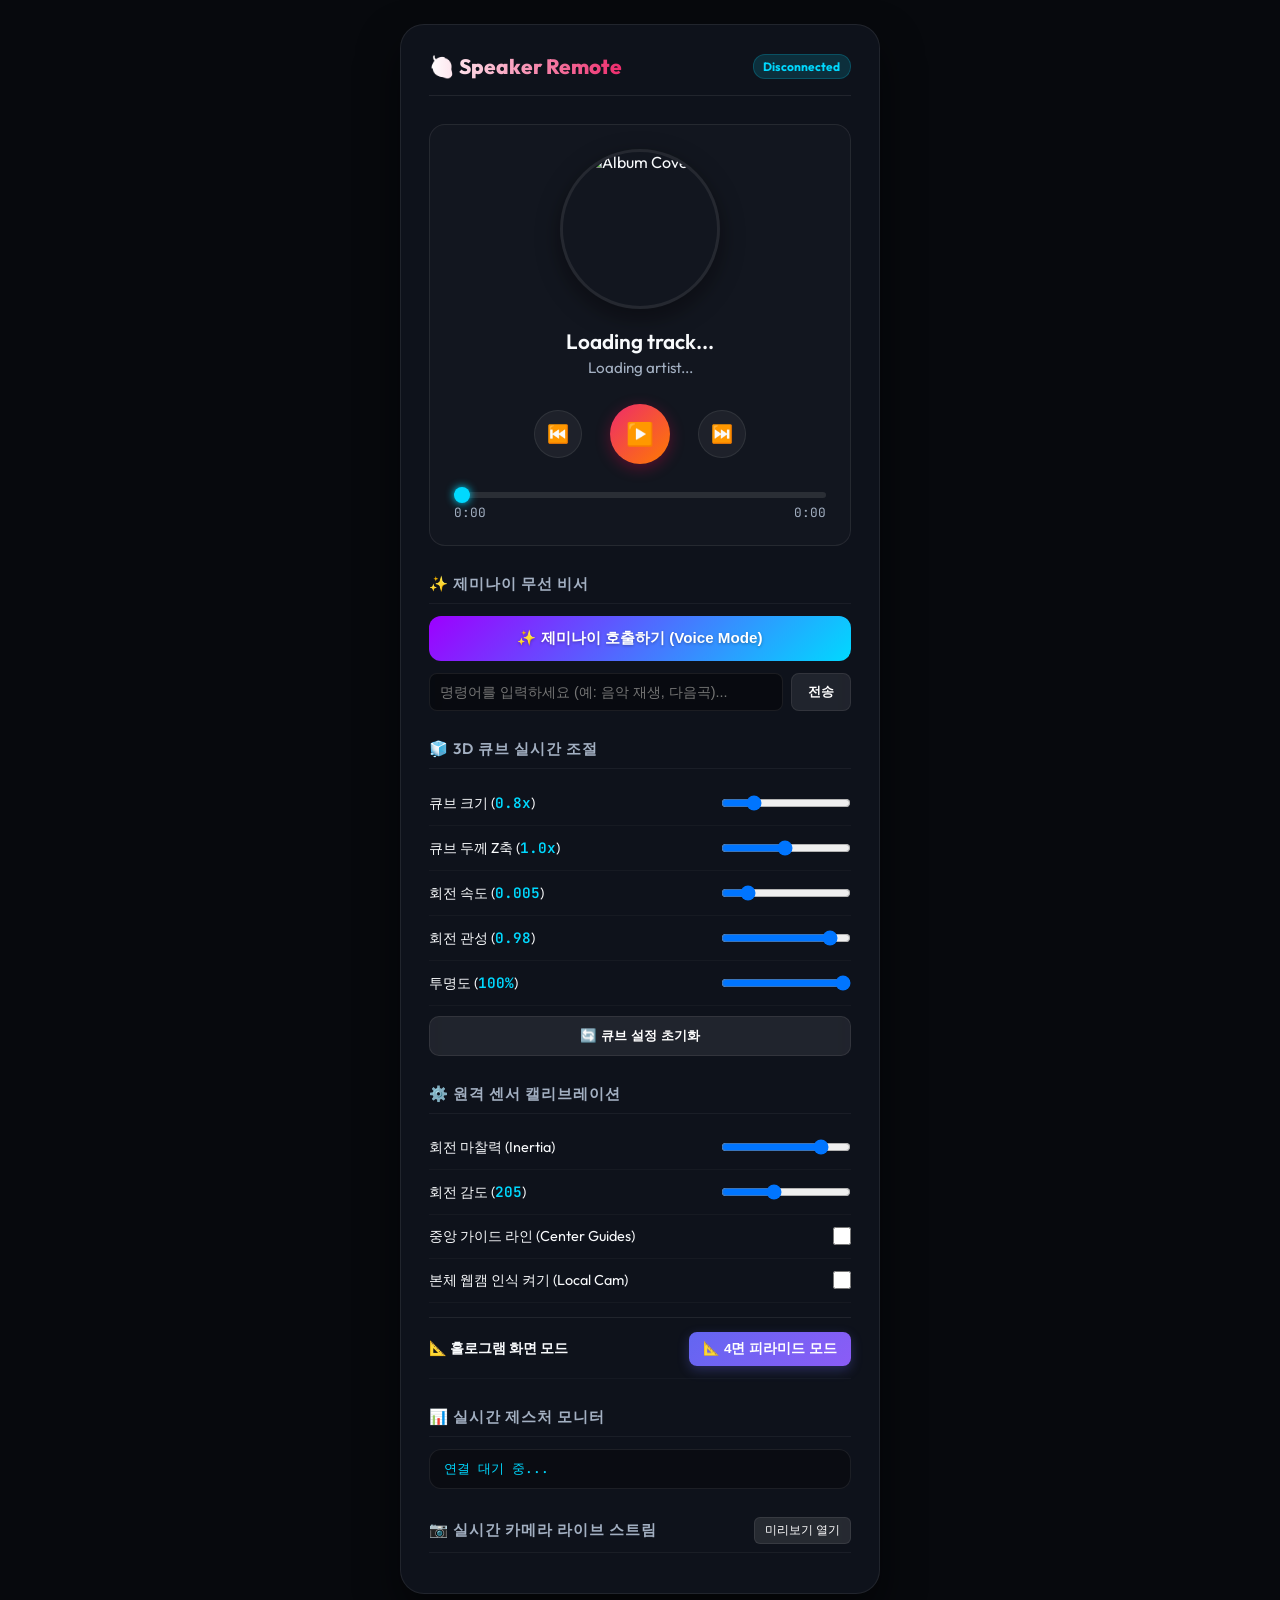
==== commit 6f6e29ed: "Setting: 중앙 가이드 라인(Center Guides) 기본 설정 OFF로 변경" ====
--- a/templates/control.html
+++ b/templates/control.html
@@ -425,7 +425,7 @@
 
             <div class="setting-row">
                 <label for="toggle-guides">중앙 가이드 라인 (Center Guides)</label>
-                <input type="checkbox" id="toggle-guides" checked>
+                <input type="checkbox" id="toggle-guides">
             </div>
 
             <div class="setting-row">
